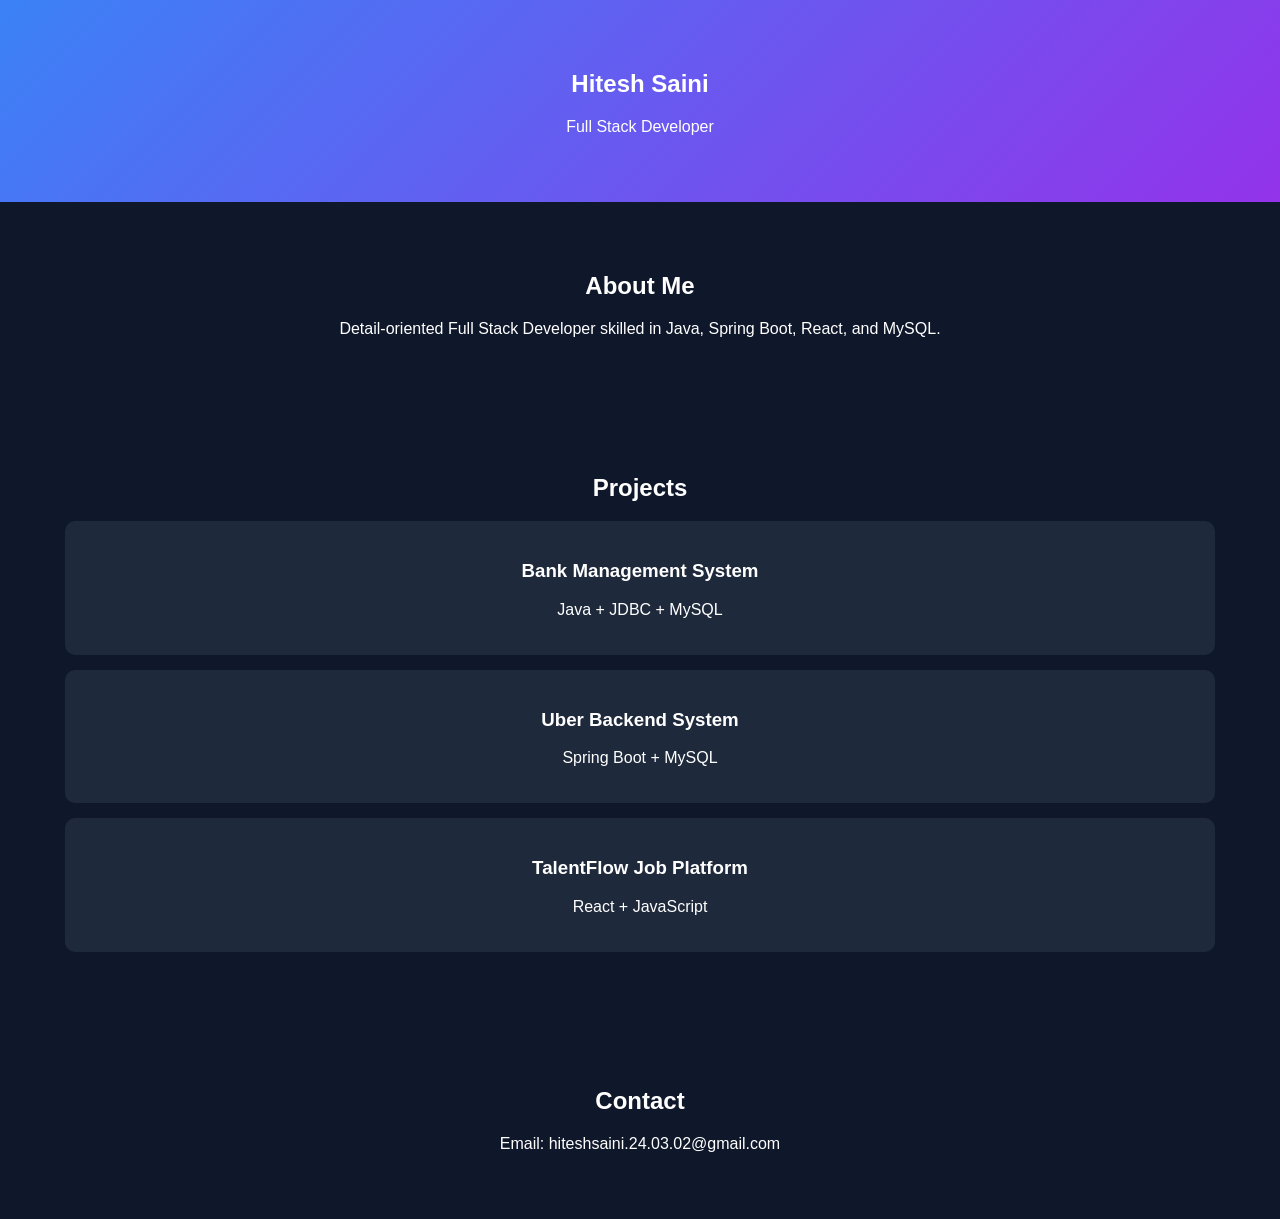
==== index.html @ 8849b44d "Add files via upload" ====
<!DOCTYPE html>
<html lang="en">
<head>
  <meta charset="UTF-8" />
  <meta name="viewport" content="width=device-width, initial-scale=1.0"/>
  <title>Hitesh Saini | Portfolio</title>
  <link rel="stylesheet" href="style.css"/>
</head>
<body>

  <!-- HERO -->
  <section class="hero">
    <h1>Hitesh Saini</h1>
    <p>Full Stack Developer</p>
  </section>

  <!-- ABOUT -->
  <section class="about">
    <h2>About Me</h2>
    <p>
      Detail-oriented Full Stack Developer skilled in Java, Spring Boot, React, and MySQL.
    </p>
  </section>

  <!-- PROJECTS -->
  <section class="projects">
    <h2>Projects</h2>

    <div class="card">
      <h3>Bank Management System</h3>
      <p>Java + JDBC + MySQL</p>
    </div>

    <div class="card">
      <h3>Uber Backend System</h3>
      <p>Spring Boot + MySQL</p>
    </div>

    <div class="card">
      <h3>TalentFlow Job Platform</h3>
      <p>React + JavaScript</p>
    </div>

  </section>

  <!-- CONTACT -->
  <section class="contact">
    <h2>Contact</h2>
    <p>Email: hiteshsaini.24.03.02@gmail.com</p>
  </section>

</body>
</html>
---- style.css ----
body {
  font-family: Arial;
  margin: 0;
  background: #0f172a;
  color: white;
}

section {
  padding: 50px;
  text-align: center;
}

.hero {
  background: linear-gradient(135deg, #3b82f6, #9333ea);
}

.card {
  background: #1e293b;
  margin: 15px;
  padding: 20px;
  border-radius: 10px;
}
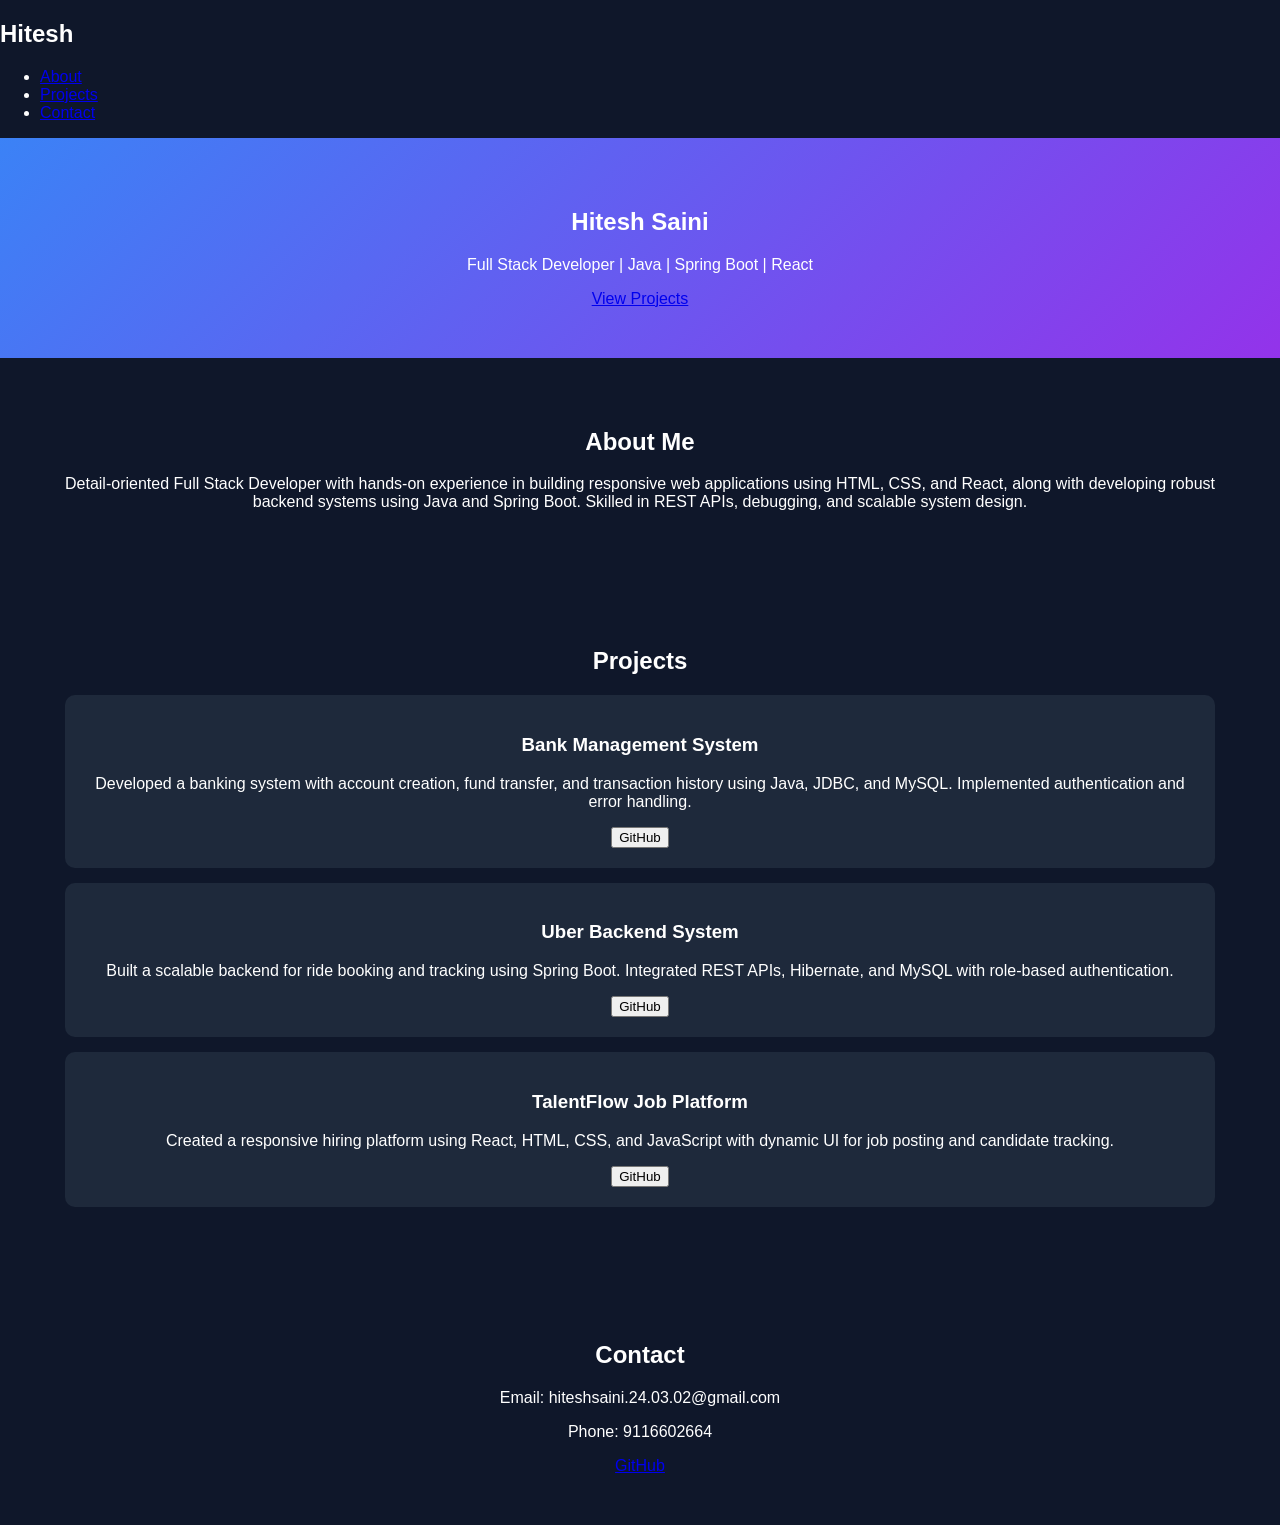
==== commit 41edb184: "Update index.html" ====
--- a/index.html
+++ b/index.html
@@ -4,50 +4,75 @@
   <meta charset="UTF-8" />
   <meta name="viewport" content="width=device-width, initial-scale=1.0"/>
   <title>Hitesh Saini | Portfolio</title>
+
+  <!-- Google Font -->
+  <link href="https://fonts.googleapis.com/css2?family=Poppins:wght@300;500;700&display=swap" rel="stylesheet">
+
   <link rel="stylesheet" href="style.css"/>
 </head>
+
 <body>
+
+  <!-- NAVBAR -->
+  <nav>
+    <h2>Hitesh</h2>
+    <ul>
+      <li><a href="#about">About</a></li>
+      <li><a href="#projects">Projects</a></li>
+      <li><a href="#contact">Contact</a></li>
+    </ul>
+  </nav>
 
   <!-- HERO -->
   <section class="hero">
-    <h1>Hitesh Saini</h1>
-    <p>Full Stack Developer</p>
+    <h1 class="fade-in">Hitesh Saini</h1>
+    <p class="fade-in delay">Full Stack Developer | Java | Spring Boot | React</p>
+    <a href="#projects" class="btn fade-in delay2">View Projects</a>
   </section>
 
   <!-- ABOUT -->
-  <section class="about">
+  <section id="about" class="glass">
     <h2>About Me</h2>
     <p>
-      Detail-oriented Full Stack Developer skilled in Java, Spring Boot, React, and MySQL.
+      Detail-oriented Full Stack Developer with hands-on experience in building responsive web applications using HTML, CSS, and React, along with developing robust backend systems using Java and Spring Boot. Skilled in REST APIs, debugging, and scalable system design.
     </p>
   </section>
 
   <!-- PROJECTS -->
-  <section class="projects">
+  <section id="projects">
     <h2>Projects</h2>
 
-    <div class="card">
-      <h3>Bank Management System</h3>
-      <p>Java + JDBC + MySQL</p>
+    <div class="project-container">
+
+      <div class="card glass">
+        <h3>Bank Management System</h3>
+        <p>Developed a banking system with account creation, fund transfer, and transaction history using Java, JDBC, and MySQL. Implemented authentication and error handling.</p>
+        <button>GitHub</button>
+      </div>
+
+      <div class="card glass">
+        <h3>Uber Backend System</h3>
+        <p>Built a scalable backend for ride booking and tracking using Spring Boot. Integrated REST APIs, Hibernate, and MySQL with role-based authentication.</p>
+        <button>GitHub</button>
+      </div>
+
+      <div class="card glass">
+        <h3>TalentFlow Job Platform</h3>
+        <p>Created a responsive hiring platform using React, HTML, CSS, and JavaScript with dynamic UI for job posting and candidate tracking.</p>
+        <button>GitHub</button>
+      </div>
+
     </div>
-
-    <div class="card">
-      <h3>Uber Backend System</h3>
-      <p>Spring Boot + MySQL</p>
-    </div>
-
-    <div class="card">
-      <h3>TalentFlow Job Platform</h3>
-      <p>React + JavaScript</p>
-    </div>
-
   </section>
 
   <!-- CONTACT -->
-  <section class="contact">
+  <section id="contact" class="glass">
     <h2>Contact</h2>
     <p>Email: hiteshsaini.24.03.02@gmail.com</p>
+    <p>Phone: 9116602664</p>
+    <a href="https://github.com/hiteshsaini24" target="_blank" class="btn">GitHub</a>
   </section>
 
+  <script src="script.js"></script>
 </body>
-</html>+</html>
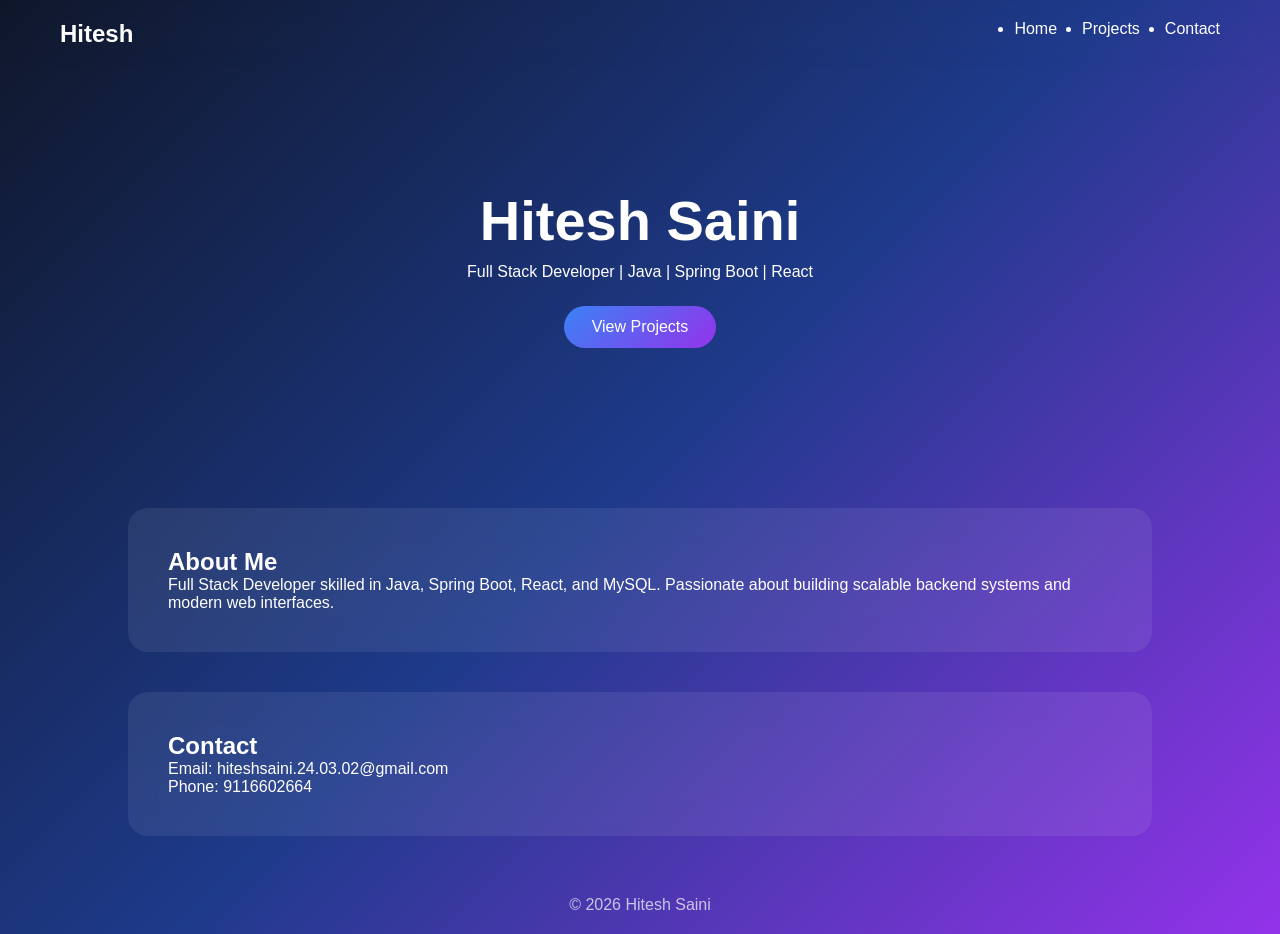
==== commit 0e8b6c94: "Revise index.html structure and content Updated the navbar and hero section to include links to the " ====
--- a/index.html
+++ b/index.html
@@ -1,78 +1,49 @@
 <!DOCTYPE html>
 <html lang="en">
 <head>
-  <meta charset="UTF-8" />
-  <meta name="viewport" content="width=device-width, initial-scale=1.0"/>
+  <meta charset="UTF-8">
   <title>Hitesh Saini | Portfolio</title>
-
-  <!-- Google Font -->
   <link href="https://fonts.googleapis.com/css2?family=Poppins:wght@300;500;700&display=swap" rel="stylesheet">
-
-  <link rel="stylesheet" href="style.css"/>
+  <link rel="stylesheet" href="style.css">
 </head>
 
 <body>
 
-  <!-- NAVBAR -->
-  <nav>
-    <h2>Hitesh</h2>
-    <ul>
-      <li><a href="#about">About</a></li>
-      <li><a href="#projects">Projects</a></li>
-      <li><a href="#contact">Contact</a></li>
-    </ul>
-  </nav>
+<!-- NAVBAR -->
+<nav>
+  <h2>Hitesh</h2>
+  <ul>
+    <li><a href="index.html">Home</a></li>
+    <li><a href="projects.html">Projects</a></li> <!-- NEW -->
+    <li><a href="#contact">Contact</a></li>
+  </ul>
+</nav>
 
-  <!-- HERO -->
-  <section class="hero">
-    <h1 class="fade-in">Hitesh Saini</h1>
-    <p class="fade-in delay">Full Stack Developer | Java | Spring Boot | React</p>
-    <a href="#projects" class="btn fade-in delay2">View Projects</a>
-  </section>
+<!-- HERO -->
+<section class="hero">
+  <h1 class="fade-in">Hitesh Saini</h1>
+  <p class="fade-in">Full Stack Developer | Java | Spring Boot | React</p>
+  <a href="projects.html" class="btn fade-in">View Projects</a>
+</section>
 
-  <!-- ABOUT -->
-  <section id="about" class="glass">
-    <h2>About Me</h2>
-    <p>
-      Detail-oriented Full Stack Developer with hands-on experience in building responsive web applications using HTML, CSS, and React, along with developing robust backend systems using Java and Spring Boot. Skilled in REST APIs, debugging, and scalable system design.
-    </p>
-  </section>
+<!-- ABOUT -->
+<section class="glass">
+  <h2>About Me</h2>
+  <p>
+    Full Stack Developer skilled in Java, Spring Boot, React, and MySQL. Passionate about building scalable backend systems and modern web interfaces.
+  </p>
+</section>
 
-  <!-- PROJECTS -->
-  <section id="projects">
-    <h2>Projects</h2>
+<!-- CONTACT -->
+<section id="contact" class="glass">
+  <h2>Contact</h2>
+  <p>Email: hiteshsaini.24.03.02@gmail.com</p>
+  <p>Phone: 9116602664</p>
+</section>
 
-    <div class="project-container">
+<footer>
+  © 2026 Hitesh Saini
+</footer>
 
-      <div class="card glass">
-        <h3>Bank Management System</h3>
-        <p>Developed a banking system with account creation, fund transfer, and transaction history using Java, JDBC, and MySQL. Implemented authentication and error handling.</p>
-        <button>GitHub</button>
-      </div>
-
-      <div class="card glass">
-        <h3>Uber Backend System</h3>
-        <p>Built a scalable backend for ride booking and tracking using Spring Boot. Integrated REST APIs, Hibernate, and MySQL with role-based authentication.</p>
-        <button>GitHub</button>
-      </div>
-
-      <div class="card glass">
-        <h3>TalentFlow Job Platform</h3>
-        <p>Created a responsive hiring platform using React, HTML, CSS, and JavaScript with dynamic UI for job posting and candidate tracking.</p>
-        <button>GitHub</button>
-      </div>
-
-    </div>
-  </section>
-
-  <!-- CONTACT -->
-  <section id="contact" class="glass">
-    <h2>Contact</h2>
-    <p>Email: hiteshsaini.24.03.02@gmail.com</p>
-    <p>Phone: 9116602664</p>
-    <a href="https://github.com/hiteshsaini24" target="_blank" class="btn">GitHub</a>
-  </section>
-
-  <script src="script.js"></script>
 </body>
 </html>
--- a/style.css
+++ b/style.css
@@ -1,22 +1,122 @@
+/* RESET */
+* {
+  margin: 0;
+  padding: 0;
+  box-sizing: border-box;
+  font-family: 'Poppins', sans-serif;
+}
+
+/* BACKGROUND */
 body {
-  font-family: Arial;
-  margin: 0;
-  background: #0f172a;
+  background: linear-gradient(135deg, #0f172a, #1e3a8a, #9333ea);
   color: white;
 }
 
-section {
-  padding: 50px;
-  text-align: center;
+/* NAVBAR */
+nav {
+  display: flex;
+  justify-content: space-between;
+  padding: 20px 60px;
+  backdrop-filter: blur(10px);
 }
 
+nav h2 {
+  font-weight: 700;
+}
+
+nav ul {
+  display: flex;
+  gap: 25px;
+}
+
+nav a {
+  color: white;
+  text-decoration: none;
+  transition: 0.3s;
+}
+
+nav a:hover {
+  color: #60a5fa;
+}
+
+/* HERO */
 .hero {
+  text-align: center;
+  padding: 120px 20px;
+}
+
+.hero h1 {
+  font-size: 3.5rem;
+}
+
+.hero p {
+  margin-top: 10px;
+  opacity: 0.8;
+}
+
+/* BUTTON */
+.btn {
+  display: inline-block;
+  margin-top: 25px;
+  padding: 12px 28px;
+  border-radius: 30px;
   background: linear-gradient(135deg, #3b82f6, #9333ea);
+  text-decoration: none;
+  color: white;
+  transition: 0.3s;
+}
+
+.btn:hover {
+  transform: scale(1.05);
+}
+
+/* GLASS */
+.glass {
+  background: rgba(255, 255, 255, 0.08);
+  margin: 40px auto;
+  padding: 40px;
+  width: 80%;
+  border-radius: 20px;
+  backdrop-filter: blur(15px);
+}
+
+/* PROJECT GRID */
+.project-container {
+  display: flex;
+  flex-wrap: wrap;
+  justify-content: center;
 }
 
 .card {
-  background: #1e293b;
-  margin: 15px;
+  width: 300px;
+  margin: 20px;
+  padding: 25px;
+  border-radius: 15px;
+  background: rgba(255,255,255,0.1);
+  transition: 0.3s;
+}
+
+.card:hover {
+  transform: translateY(-12px) scale(1.03);
+}
+
+/* FOOTER */
+footer {
+  text-align: center;
   padding: 20px;
-  border-radius: 10px;
-}+  opacity: 0.7;
+}
+
+/* ANIMATION */
+.fade-in {
+  opacity: 0;
+  transform: translateY(20px);
+  animation: fade 1s forwards;
+}
+
+@keyframes fade {
+  to {
+    opacity: 1;
+    transform: translateY(0);
+  }
+}
